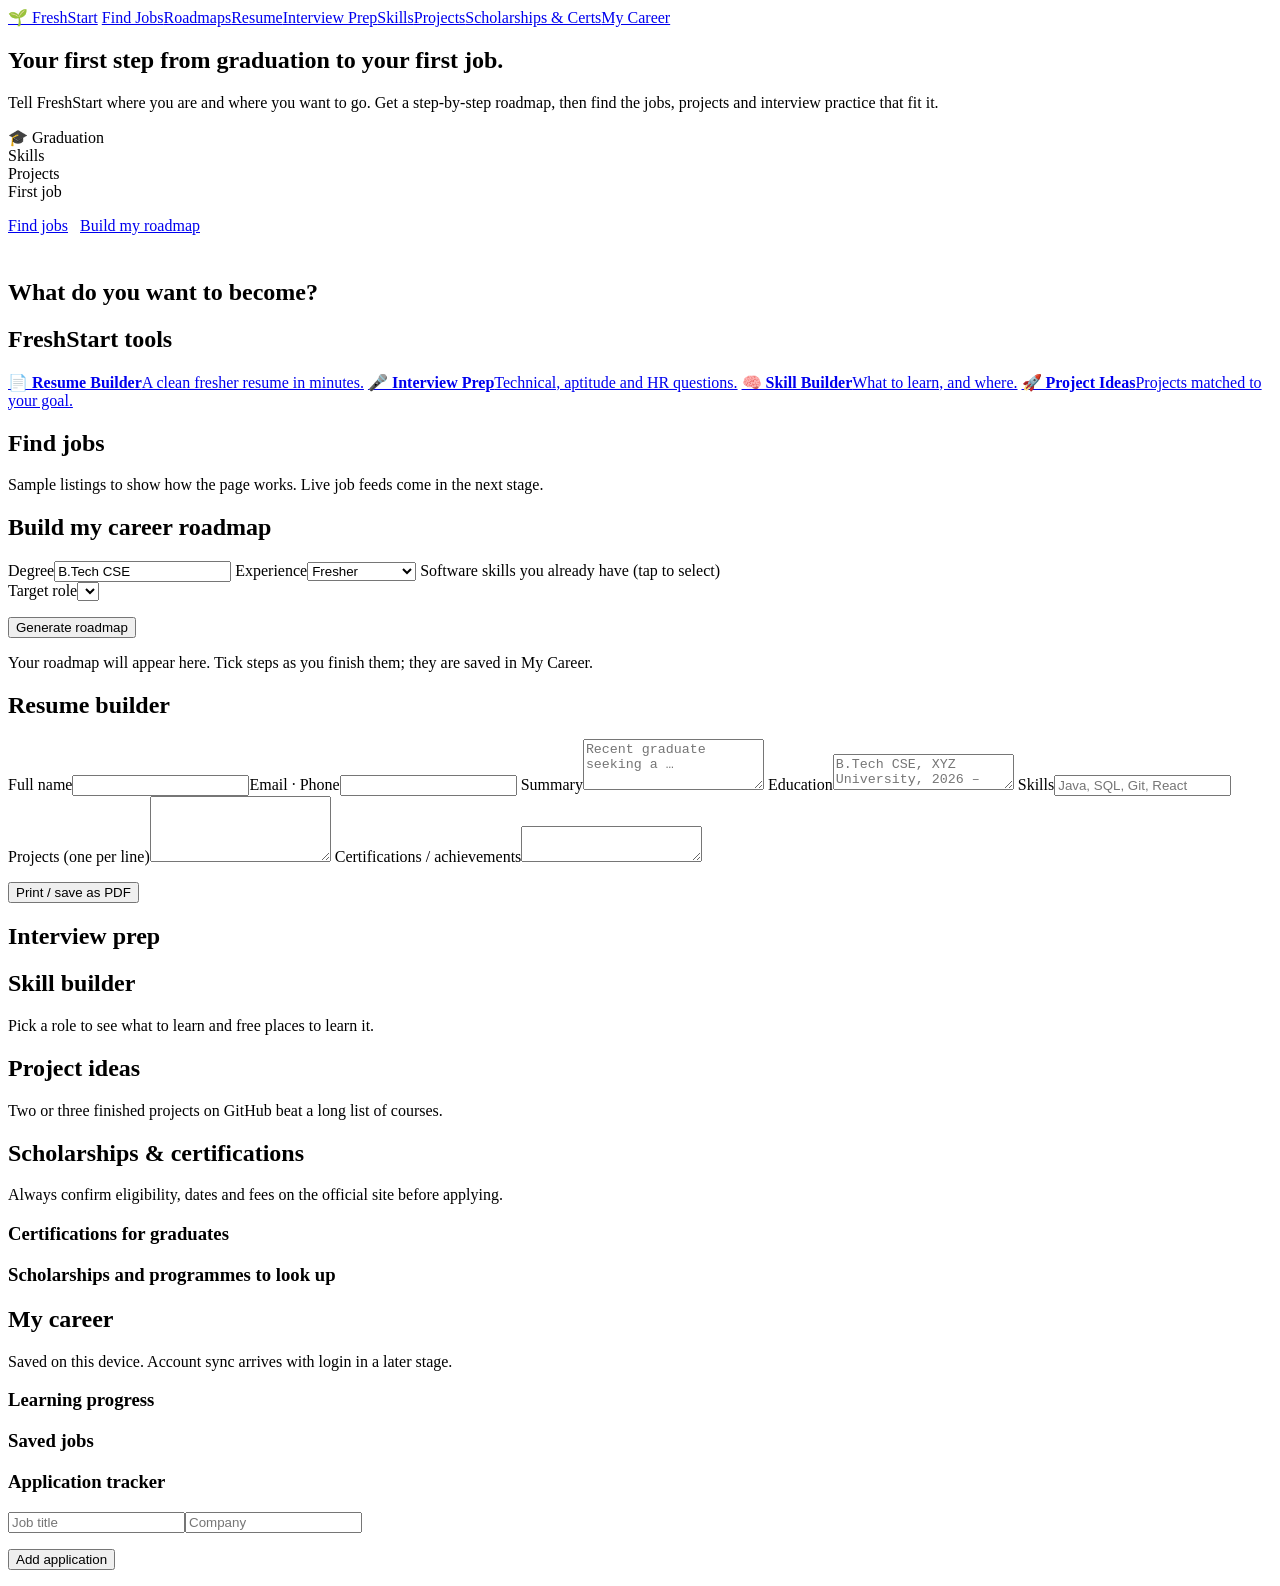
==== index.html @ 2f0e209e "Add files via upload" ====
<!DOCTYPE html>
<html lang="en"><head><meta charset="utf-8">
<meta name="viewport" content="width=device-width, initial-scale=1, viewport-fit=cover">
<title>FreshStart – Your first step from graduation to your first job</title>
<meta name="description" content="FreshStart helps fresh graduates go from degree to first job: career roadmaps, fresher jobs, resume builder, interview prep, skills, projects and certifications.">
<meta name="theme-color" content="#1f8a4c">
<link rel="canonical" href="https://udayreddy03.github.io/FreshStart/">
<meta property="og:type" content="website"><meta property="og:title" content="FreshStart – Your first step from graduation to your first job">
<meta property="og:description" content="Career roadmaps, jobs, resume builder and interview prep for fresh graduates.">
<meta property="og:url" content="https://udayreddy03.github.io/FreshStart/">
<link rel="icon" href="data:image/svg+xml,<svg xmlns=%22http://www.w3.org/2000/svg%22 viewBox=%220 0 100 100%22><text y=%22.9em%22 font-size=%2290%22>🌱</text></svg>">

<link href="https://fonts.googleapis.com/css2?family=Bricolage+Grotesque:wght@600;800&family=Figtree:wght@400;500;600&display=swap" rel="stylesheet">
<link rel="stylesheet" href="css/style.css"></head><body>
<nav>
<a class="logo" href="#home">🌱 FreshStart</a>
<a class="l" href="#jobs">Find Jobs</a><a class="l" href="#roadmaps">Roadmaps</a><a class="l" href="#resume">Resume</a><a class="l" href="#interview">Interview Prep</a><a class="l" href="#skills">Skills</a><a class="l" href="#projects">Projects</a><a class="l" href="#opps">Scholarships &amp; Certs</a><a class="l" href="#career">My Career</a>
</nav>
<main>

<section class="v" id="home">
<h1>Your first step from graduation to your first job.</h1>
<p class="sub">Tell FreshStart where you are and where you want to go. Get a step-by-step roadmap, then find the jobs, projects and interview practice that fit it.</p>
<div class="path"><div class="node">🎓 Graduation</div><div class="bar"></div><div class="node">Skills</div><div class="bar"></div><div class="node">Projects</div><div class="bar"></div><div class="node end">First job</div></div>
<p><a class="btn" href="#jobs">Find jobs</a> &nbsp; <a class="btn g" href="#roadmaps">Build my roadmap</a></p>
<h2 style="margin-top:44px">What do you want to become?</h2>
<div class="grid" id="roleTiles"></div>
<h2>FreshStart tools</h2>
<div class="grid">
<a class="tile" href="#resume"><b>📄 Resume Builder</b><span>A clean fresher resume in minutes.</span></a>
<a class="tile" href="#interview"><b>🎤 Interview Prep</b><span>Technical, aptitude and HR questions.</span></a>
<a class="tile" href="#skills"><b>🧠 Skill Builder</b><span>What to learn, and where.</span></a>
<a class="tile" href="#projects"><b>🚀 Project Ideas</b><span>Projects matched to your goal.</span></a>
</div></section>

<section class="v" id="jobs">
<h2>Find jobs</h2><p class="sub">Sample listings to show how the page works. Live job feeds come in the next stage.</p>
<div class="chips" id="jobChips"></div><div class="box" id="jobList"></div></section>

<section class="v" id="roadmaps">
<h2>Build my career roadmap</h2>
<div class="two"><div class="box">
<label>Degree</label><input id="rDeg" value="B.Tech CSE">
<label>Experience</label><select id="rExp"><option>Fresher</option><option>Internship only</option><option>0–1 year</option></select>
<label>Software skills you already have (tap to select)</label><div class="chips" id="rSkills"></div>
<label>Target role</label><select id="rRole"></select>
<p><button class="btn" id="rGo">Generate roadmap</button></p></div>
<div class="box" id="rOut"><p class="sub">Your roadmap will appear here. Tick steps as you finish them; they are saved in My Career.</p></div></div></section>

<section class="v" id="resume">
<h2>Resume builder</h2>
<div class="two"><div class="box noprint">
<label>Full name</label><input data-r="name"><label>Email · Phone</label><input data-r="contact">
<label>Summary</label><textarea data-r="sum" rows="3" placeholder="Recent graduate seeking a …"></textarea>
<label>Education</label><textarea data-r="edu" rows="2" placeholder="B.Tech CSE, XYZ University, 2026 – 8.1 CGPA"></textarea>
<label>Skills</label><input data-r="sk" placeholder="Java, SQL, Git, React">
<label>Projects (one per line)</label><textarea data-r="pr" rows="4"></textarea>
<label>Certifications / achievements</label><textarea data-r="ce" rows="2"></textarea>
<p><button class="btn" onclick="print()">Print / save as PDF</button></p></div>
<div class="res" id="resOut"></div></div></section>

<section class="v" id="interview">
<h2>Interview prep</h2>
<div class="chips" id="qChips"></div><div class="box" id="qList"></div></section>

<section class="v" id="skills">
<h2>Skill builder</h2><p class="sub">Pick a role to see what to learn and free places to learn it.</p>
<div class="chips" id="skChips"></div><div class="box" id="skOut"></div></section>

<section class="v" id="projects">
<h2>Project ideas</h2><p class="sub">Two or three finished projects on GitHub beat a long list of courses.</p>
<div class="chips" id="pjChips"></div><div class="box" id="pjOut"></div></section>

<section class="v" id="opps">
<h2>Scholarships &amp; certifications</h2><p class="sub">Always confirm eligibility, dates and fees on the official site before applying.</p>
<h3>Certifications for graduates</h3><div class="box" id="certs"></div>
<h3>Scholarships and programmes to look up</h3><div class="box" id="schol"></div></section>

<section class="v" id="career">
<h2>My career</h2><p class="sub">Saved on this device. Account sync arrives with login in a later stage.</p>
<div class="box"><h3>Learning progress</h3><div class="prog"><i id="pBar" style="width:0"></i></div><p id="pTxt" class="sub"></p></div>
<div class="box"><h3>Saved jobs</h3><div id="savedList"></div></div>
<div class="box"><h3>Application tracker</h3>
<div class="two"><input id="aT" placeholder="Job title"><input id="aC" placeholder="Company"></div>
<p><button class="btn s" id="aAdd">Add application</button></p><div id="appList"></div></div></section>
</main>
<script src="js/app.js" defer></script></body></html>
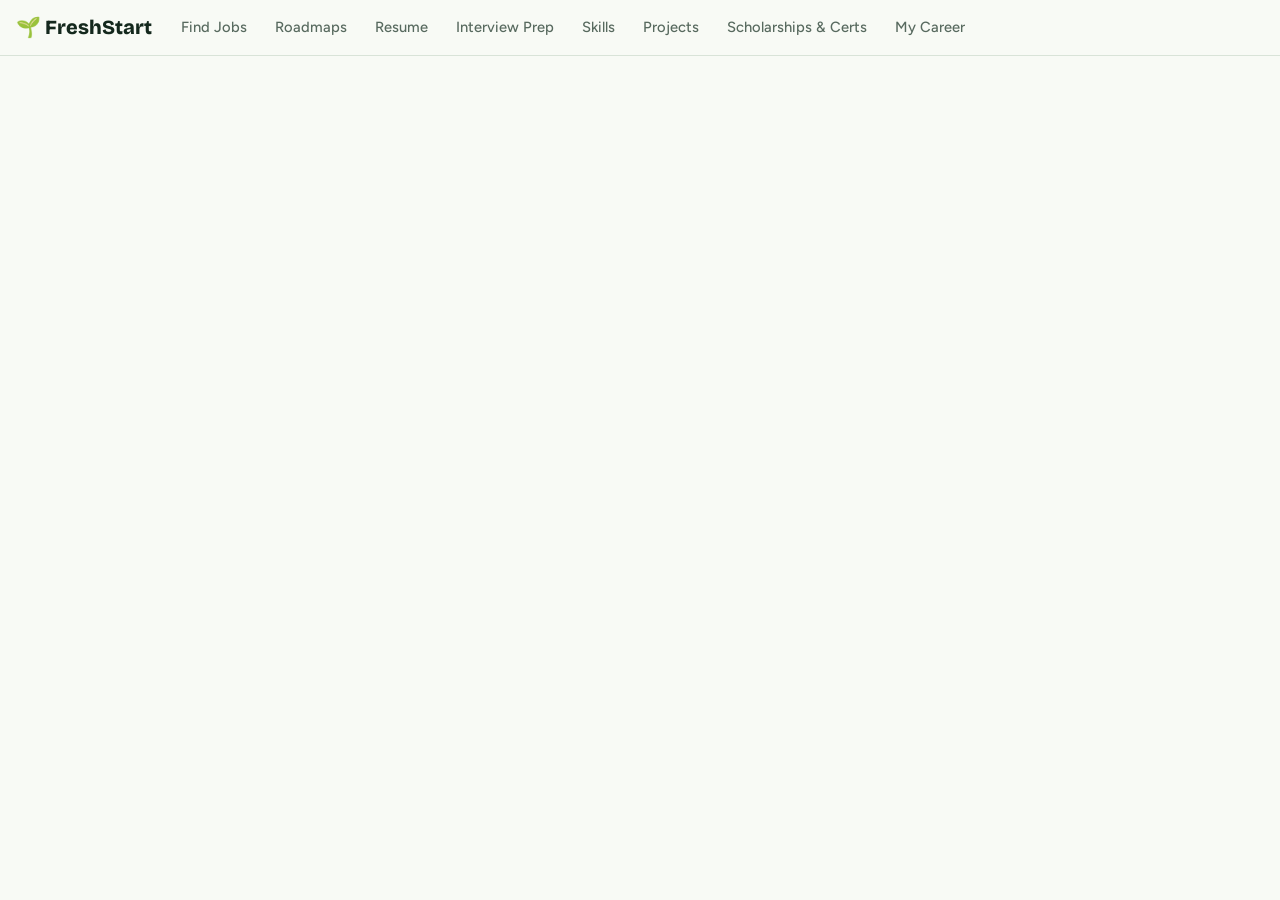
==== commit 3849cb61: "Fix stylesheet link case and update script path" ====
--- a/index.html
+++ b/index.html
@@ -4,14 +4,14 @@
 <title>FreshStart – Your first step from graduation to your first job</title>
 <meta name="description" content="FreshStart helps fresh graduates go from degree to first job: career roadmaps, fresher jobs, resume builder, interview prep, skills, projects and certifications.">
 <meta name="theme-color" content="#1f8a4c">
-<link rel="canonical" href="https://udayreddy03.github.io/FreshStart/">
+<link rel="canonical" href="https://YOUR-USERNAME.github.io/freshstart/">
 <meta property="og:type" content="website"><meta property="og:title" content="FreshStart – Your first step from graduation to your first job">
 <meta property="og:description" content="Career roadmaps, jobs, resume builder and interview prep for fresh graduates.">
-<meta property="og:url" content="https://udayreddy03.github.io/FreshStart/">
+<meta property="og:url" content="https://YOUR-USERNAME.github.io/freshstart/">
 <link rel="icon" href="data:image/svg+xml,<svg xmlns=%22http://www.w3.org/2000/svg%22 viewBox=%220 0 100 100%22><text y=%22.9em%22 font-size=%2290%22>🌱</text></svg>">
 
 <link href="https://fonts.googleapis.com/css2?family=Bricolage+Grotesque:wght@600;800&family=Figtree:wght@400;500;600&display=swap" rel="stylesheet">
-<link rel="stylesheet" href="css/style.css"></head><body>
+<link rel="stylesheet" href="Style.css"></head><body>
 <nav>
 <a class="logo" href="#home">🌱 FreshStart</a>
 <a class="l" href="#jobs">Find Jobs</a><a class="l" href="#roadmaps">Roadmaps</a><a class="l" href="#resume">Resume</a><a class="l" href="#interview">Interview Prep</a><a class="l" href="#skills">Skills</a><a class="l" href="#projects">Projects</a><a class="l" href="#opps">Scholarships &amp; Certs</a><a class="l" href="#career">My Career</a>
@@ -84,4 +84,4 @@
 <div class="two"><input id="aT" placeholder="Job title"><input id="aC" placeholder="Company"></div>
 <p><button class="btn s" id="aAdd">Add application</button></p><div id="appList"></div></div></section>
 </main>
-<script src="js/app.js" defer></script></body></html>
+<script src="app.js" defer></script></body></html>
--- a/Style.css
+++ b/Style.css
@@ -0,0 +1,41 @@
+:root{--bg:#f8faf5;--card:#fff;--ink:#14281d;--mut:#586a5f;--line:#d9e3d8;--leaf:#1f8a4c;--leafd:#146236;--hi:#e4f26b;--sky:#e1f0f5;box-sizing:border-box;padding-top:env(safe-area-inset-top,0px);padding-bottom:env(safe-area-inset-bottom,0px)}
+@media(prefers-color-scheme:dark){:root:not([data-theme="light"]){--bg:#0f1a14;--card:#16251c;--ink:#eaf3ea;--mut:#9db1a3;--line:#2a3d31;--leaf:#4cc27d;--leafd:#7ee0a3;--hi:#c9dc4a;--sky:#173039}}
+:root[data-theme="dark"]{--bg:#0f1a14;--card:#16251c;--ink:#eaf3ea;--mut:#9db1a3;--line:#2a3d31;--leaf:#4cc27d;--leafd:#7ee0a3;--hi:#c9dc4a;--sky:#173039}
+html{scroll-padding-top:env(safe-area-inset-top,0px)}
+*{box-sizing:border-box}body{margin:0;background:var(--bg);color:var(--ink);font:16px/1.55 Figtree,system-ui,sans-serif}
+h1,h2,h3{font-family:'Bricolage Grotesque',Figtree,sans-serif;line-height:1.1;margin:0 0 .5em}
+h1{font-size:clamp(2.2rem,6vw,4rem);font-weight:800}h2{font-size:clamp(1.6rem,3.5vw,2.3rem);font-weight:800}h3{font-size:1.15rem;font-weight:600}
+a{color:inherit}button,input,select,textarea{font:inherit;color:inherit}
+nav{position:sticky;top:env(safe-area-inset-top,0px);z-index:5;background:var(--bg);border-bottom:1px solid var(--line);display:flex;align-items:center;gap:6px;padding:10px 16px;overflow-x:auto;white-space:nowrap}
+.logo{font:800 1.25rem 'Bricolage Grotesque',sans-serif;text-decoration:none;margin-right:12px}
+nav a.l{padding:6px 11px;border-radius:99px;text-decoration:none;color:var(--mut);font-weight:500;font-size:.92rem}
+nav a.l:hover,nav a.l.on{background:var(--hi);color:#14281d}
+main{max-width:1000px;margin:0 auto;padding:28px 16px 64px}
+.v{display:none}.v.on{display:block}
+.btn{display:inline-block;border:0;background:var(--leaf);color:#fff;padding:11px 20px;border-radius:10px;font-weight:600;cursor:pointer;text-decoration:none}
+.btn:hover{background:var(--leafd)}.btn.g{background:transparent;color:var(--ink);border:1.5px solid var(--ink)}.btn.s{padding:6px 12px;font-size:.85rem}
+:focus-visible{outline:3px solid var(--leaf);outline-offset:2px}
+.sub{color:var(--mut);max-width:60ch}
+.path{display:flex;align-items:center;gap:0;margin:28px 0;flex-wrap:wrap}
+.node{background:var(--card);border:1.5px solid var(--ink);border-radius:12px;padding:10px 16px;font-weight:600}
+.node.end{background:var(--hi);color:#14281d}.bar{height:3px;width:34px;background:var(--leaf)}
+.grid{display:grid;grid-template-columns:repeat(auto-fill,minmax(210px,1fr));gap:12px;margin:14px 0 30px}
+.tile{background:var(--card);border:1px solid var(--line);border-radius:12px;padding:16px;text-align:left;cursor:pointer;text-decoration:none;display:block}
+.tile:hover{border-color:var(--leaf)}.tile b{display:block;font-size:1.05rem}.tile span{color:var(--mut);font-size:.9rem}
+.box{background:var(--card);border:1px solid var(--line);border-radius:14px;padding:20px;margin:14px 0}
+label{display:block;font-weight:600;font-size:.9rem;margin:10px 0 4px}
+input,select,textarea{width:100%;padding:9px 11px;border:1px solid var(--line);border-radius:8px;background:var(--bg)}
+.two{display:grid;grid-template-columns:1fr 1fr;gap:20px}@media(max-width:700px){.two{grid-template-columns:1fr}}
+.steps{list-style:none;padding:0;margin:0;border-left:3px solid var(--leaf)}
+.steps li{padding:8px 0 8px 16px;display:flex;gap:10px;align-items:flex-start}.steps input{width:auto;margin-top:5px}
+.steps li.k{color:var(--mut);text-decoration:line-through}
+.tag{display:inline-block;background:var(--sky);border-radius:99px;padding:2px 10px;font-size:.8rem;margin:2px 4px 2px 0}
+.row{display:flex;justify-content:space-between;gap:12px;align-items:center;flex-wrap:wrap;padding:12px 0;border-bottom:1px solid var(--line)}
+.row:last-child{border:0}.chips{display:flex;gap:8px;flex-wrap:wrap;margin:10px 0}
+.chip{border:1px solid var(--line);background:var(--card);padding:6px 14px;border-radius:99px;cursor:pointer}.chip.on{background:var(--ink);color:var(--bg)}
+details{border-bottom:1px solid var(--line);padding:10px 0}summary{cursor:pointer;font-weight:600}
+.res{background:#fff;color:#111;padding:26px;border:1px solid var(--line);border-radius:6px;font-size:.92rem;min-height:300px}
+.res h3{font-size:1.6rem;margin:0}.res h4{margin:14px 0 4px;border-bottom:1px solid #999;font-size:.95rem}.res p{margin:3px 0;white-space:pre-wrap}
+.prog{height:10px;background:var(--line);border-radius:9px;overflow:hidden}.prog i{display:block;height:100%;background:var(--leaf)}
+@media print{nav,.noprint{display:none!important}.v{display:none!important}#resume{display:block!important}.res{border:0}}
+@media(prefers-reduced-motion:no-preference){.v.on{animation:in .25s ease}@keyframes in{from{opacity:.4}to{opacity:1}}}
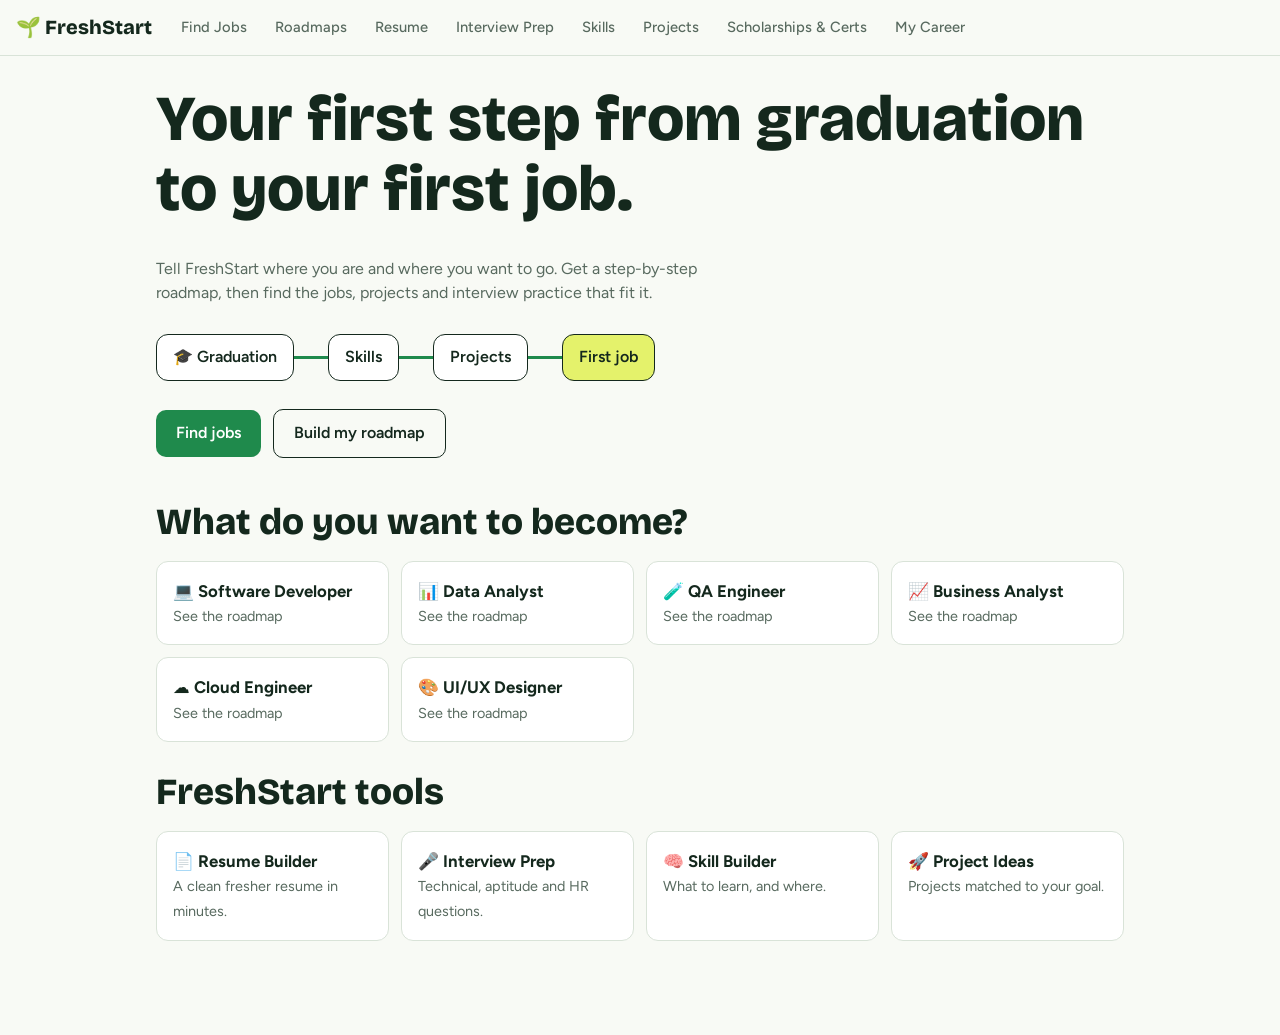
==== commit cf692036: "Fix stylesheet link case in index.html" ====
--- a/index.html
+++ b/index.html
@@ -11,7 +11,7 @@
 <link rel="icon" href="data:image/svg+xml,<svg xmlns=%22http://www.w3.org/2000/svg%22 viewBox=%220 0 100 100%22><text y=%22.9em%22 font-size=%2290%22>🌱</text></svg>">
 
 <link href="https://fonts.googleapis.com/css2?family=Bricolage+Grotesque:wght@600;800&family=Figtree:wght@400;500;600&display=swap" rel="stylesheet">
-<link rel="stylesheet" href="Style.css"></head><body>
+<link rel="stylesheet" href="style.css"></head><body>
 <nav>
 <a class="logo" href="#home">🌱 FreshStart</a>
 <a class="l" href="#jobs">Find Jobs</a><a class="l" href="#roadmaps">Roadmaps</a><a class="l" href="#resume">Resume</a><a class="l" href="#interview">Interview Prep</a><a class="l" href="#skills">Skills</a><a class="l" href="#projects">Projects</a><a class="l" href="#opps">Scholarships &amp; Certs</a><a class="l" href="#career">My Career</a>
--- a/style.css
+++ b/style.css
@@ -0,0 +1,41 @@
+:root{--bg:#f8faf5;--card:#fff;--ink:#14281d;--mut:#586a5f;--line:#d9e3d8;--leaf:#1f8a4c;--leafd:#146236;--hi:#e4f26b;--sky:#e1f0f5;box-sizing:border-box;padding-top:env(safe-area-inset-top,0px);padding-bottom:env(safe-area-inset-bottom,0px)}
+@media(prefers-color-scheme:dark){:root:not([data-theme="light"]){--bg:#0f1a14;--card:#16251c;--ink:#eaf3ea;--mut:#9db1a3;--line:#2a3d31;--leaf:#4cc27d;--leafd:#7ee0a3;--hi:#c9dc4a;--sky:#173039}}
+:root[data-theme="dark"]{--bg:#0f1a14;--card:#16251c;--ink:#eaf3ea;--mut:#9db1a3;--line:#2a3d31;--leaf:#4cc27d;--leafd:#7ee0a3;--hi:#c9dc4a;--sky:#173039}
+html{scroll-padding-top:env(safe-area-inset-top,0px)}
+*{box-sizing:border-box}body{margin:0;background:var(--bg);color:var(--ink);font:16px/1.55 Figtree,system-ui,sans-serif}
+h1,h2,h3{font-family:'Bricolage Grotesque',Figtree,sans-serif;line-height:1.1;margin:0 0 .5em}
+h1{font-size:clamp(2.2rem,6vw,4rem);font-weight:800}h2{font-size:clamp(1.6rem,3.5vw,2.3rem);font-weight:800}h3{font-size:1.15rem;font-weight:600}
+a{color:inherit}button,input,select,textarea{font:inherit;color:inherit}
+nav{position:sticky;top:env(safe-area-inset-top,0px);z-index:5;background:var(--bg);border-bottom:1px solid var(--line);display:flex;align-items:center;gap:6px;padding:10px 16px;overflow-x:auto;white-space:nowrap}
+.logo{font:800 1.25rem 'Bricolage Grotesque',sans-serif;text-decoration:none;margin-right:12px}
+nav a.l{padding:6px 11px;border-radius:99px;text-decoration:none;color:var(--mut);font-weight:500;font-size:.92rem}
+nav a.l:hover,nav a.l.on{background:var(--hi);color:#14281d}
+main{max-width:1000px;margin:0 auto;padding:28px 16px 64px}
+.v{display:none}.v.on{display:block}
+.btn{display:inline-block;border:0;background:var(--leaf);color:#fff;padding:11px 20px;border-radius:10px;font-weight:600;cursor:pointer;text-decoration:none}
+.btn:hover{background:var(--leafd)}.btn.g{background:transparent;color:var(--ink);border:1.5px solid var(--ink)}.btn.s{padding:6px 12px;font-size:.85rem}
+:focus-visible{outline:3px solid var(--leaf);outline-offset:2px}
+.sub{color:var(--mut);max-width:60ch}
+.path{display:flex;align-items:center;gap:0;margin:28px 0;flex-wrap:wrap}
+.node{background:var(--card);border:1.5px solid var(--ink);border-radius:12px;padding:10px 16px;font-weight:600}
+.node.end{background:var(--hi);color:#14281d}.bar{height:3px;width:34px;background:var(--leaf)}
+.grid{display:grid;grid-template-columns:repeat(auto-fill,minmax(210px,1fr));gap:12px;margin:14px 0 30px}
+.tile{background:var(--card);border:1px solid var(--line);border-radius:12px;padding:16px;text-align:left;cursor:pointer;text-decoration:none;display:block}
+.tile:hover{border-color:var(--leaf)}.tile b{display:block;font-size:1.05rem}.tile span{color:var(--mut);font-size:.9rem}
+.box{background:var(--card);border:1px solid var(--line);border-radius:14px;padding:20px;margin:14px 0}
+label{display:block;font-weight:600;font-size:.9rem;margin:10px 0 4px}
+input,select,textarea{width:100%;padding:9px 11px;border:1px solid var(--line);border-radius:8px;background:var(--bg)}
+.two{display:grid;grid-template-columns:1fr 1fr;gap:20px}@media(max-width:700px){.two{grid-template-columns:1fr}}
+.steps{list-style:none;padding:0;margin:0;border-left:3px solid var(--leaf)}
+.steps li{padding:8px 0 8px 16px;display:flex;gap:10px;align-items:flex-start}.steps input{width:auto;margin-top:5px}
+.steps li.k{color:var(--mut);text-decoration:line-through}
+.tag{display:inline-block;background:var(--sky);border-radius:99px;padding:2px 10px;font-size:.8rem;margin:2px 4px 2px 0}
+.row{display:flex;justify-content:space-between;gap:12px;align-items:center;flex-wrap:wrap;padding:12px 0;border-bottom:1px solid var(--line)}
+.row:last-child{border:0}.chips{display:flex;gap:8px;flex-wrap:wrap;margin:10px 0}
+.chip{border:1px solid var(--line);background:var(--card);padding:6px 14px;border-radius:99px;cursor:pointer}.chip.on{background:var(--ink);color:var(--bg)}
+details{border-bottom:1px solid var(--line);padding:10px 0}summary{cursor:pointer;font-weight:600}
+.res{background:#fff;color:#111;padding:26px;border:1px solid var(--line);border-radius:6px;font-size:.92rem;min-height:300px}
+.res h3{font-size:1.6rem;margin:0}.res h4{margin:14px 0 4px;border-bottom:1px solid #999;font-size:.95rem}.res p{margin:3px 0;white-space:pre-wrap}
+.prog{height:10px;background:var(--line);border-radius:9px;overflow:hidden}.prog i{display:block;height:100%;background:var(--leaf)}
+@media print{nav,.noprint{display:none!important}.v{display:none!important}#resume{display:block!important}.res{border:0}}
+@media(prefers-reduced-motion:no-preference){.v.on{animation:in .25s ease}@keyframes in{from{opacity:.4}to{opacity:1}}}
